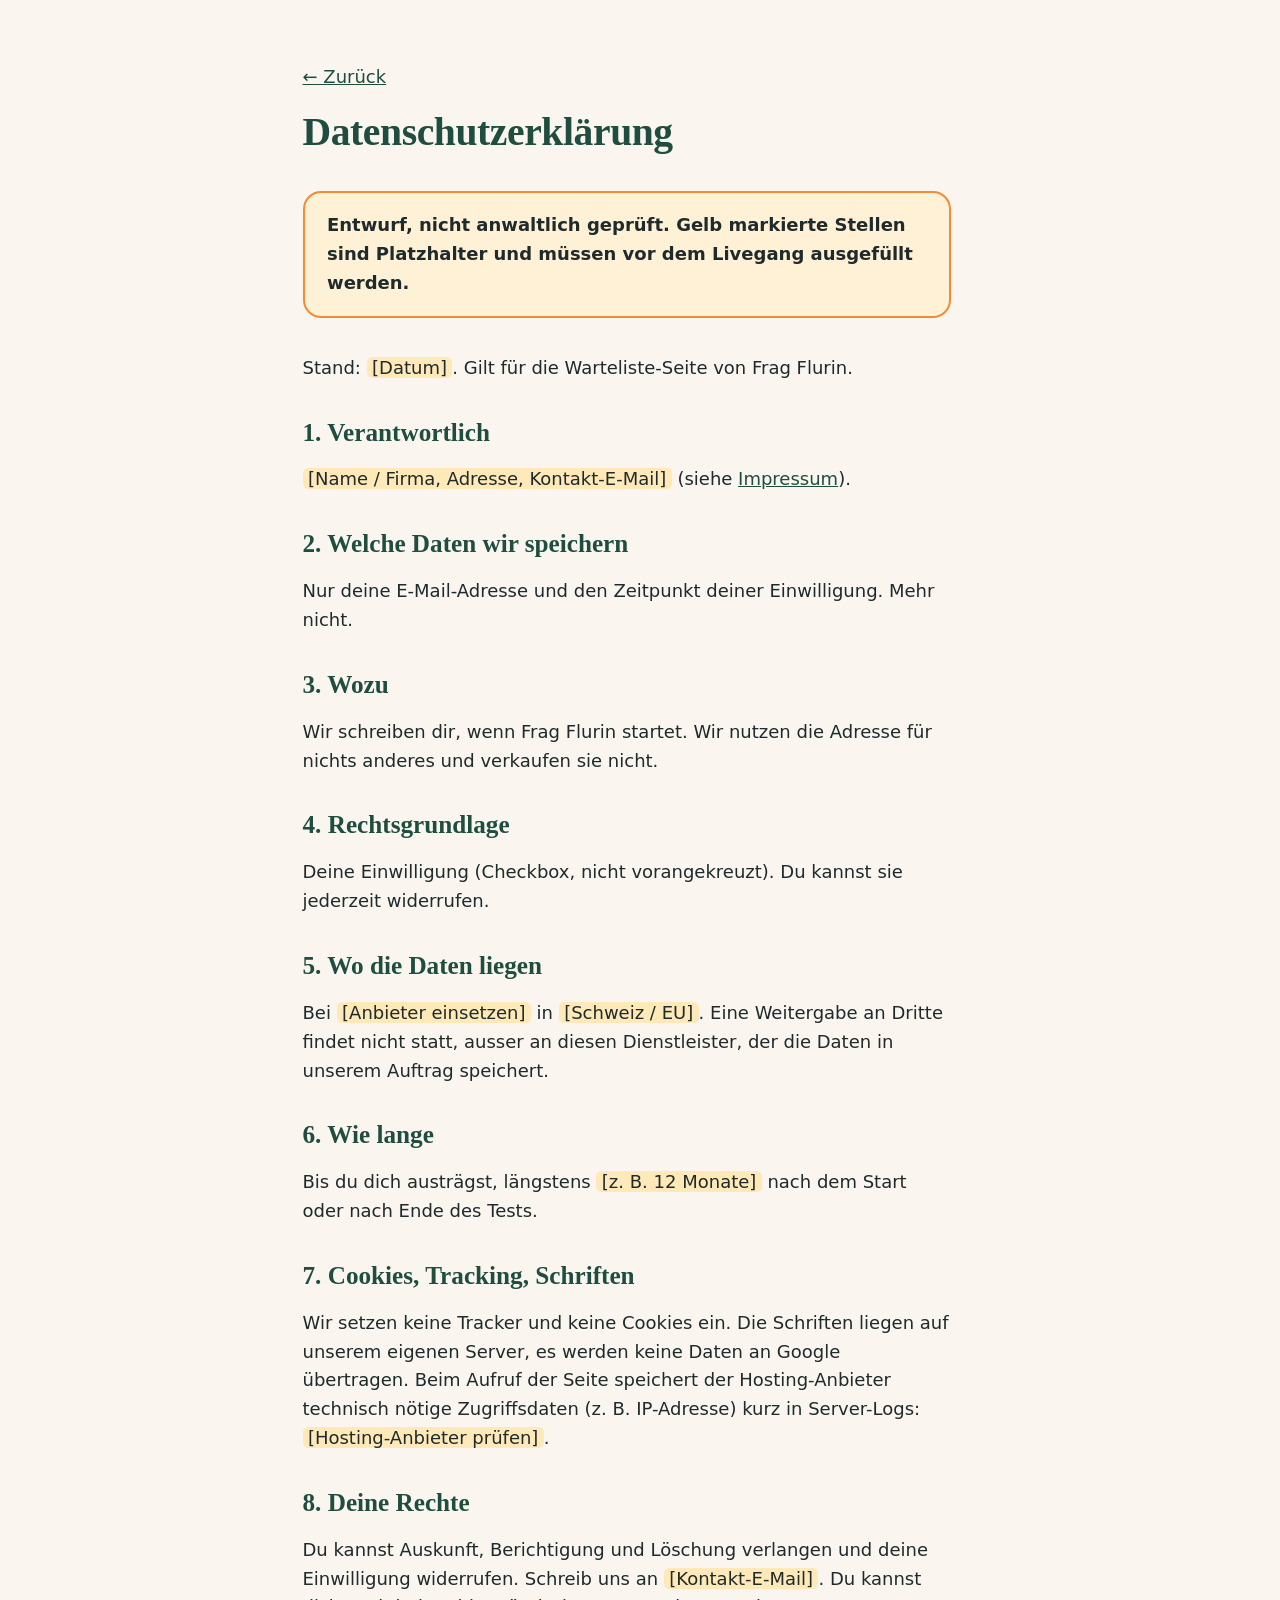
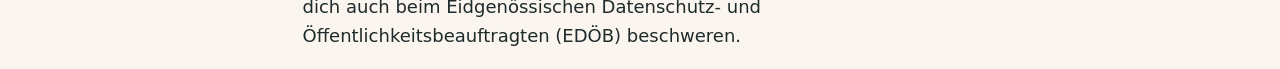
==== datenschutz.html @ 70388edd "Warteliste-Landingpage: Seite, Datenschutz- und Impressum-Entwurf Co-Authored-By: Claude Sonnet 5.5 " ====
<!doctype html>
<html lang="de-CH">
<head>
<meta charset="utf-8">
<meta name="viewport" content="width=device-width,initial-scale=1">
<meta name="robots" content="noindex">
<title>Datenschutzerklärung – Frag Flurin</title>
<link rel="icon" href="favicon.svg" type="image/svg+xml">
<link rel="stylesheet" href="style.css">
</head>
<body>
<main class="wrap text" style="padding-top:2.5rem">
<p><a href="index.html">← Zurück</a></p>
<h1 style="font-size:2.2rem">Datenschutzerklärung</h1>
<p class="entwurf">Entwurf, nicht anwaltlich geprüft. Gelb markierte Stellen sind Platzhalter und müssen vor dem Livegang ausgefüllt werden.</p>
<p>Stand: <span class="platzhalter">[Datum]</span>. Gilt für die Warteliste-Seite von Frag Flurin.</p>
<h2>1. Verantwortlich</h2>
<p><span class="platzhalter">[Name / Firma, Adresse, Kontakt-E-Mail]</span> (siehe <a href="impressum.html">Impressum</a>).</p>
<h2>2. Welche Daten wir speichern</h2>
<p>Nur deine E-Mail-Adresse und den Zeitpunkt deiner Einwilligung. Mehr nicht.</p>
<h2>3. Wozu</h2>
<p>Wir schreiben dir, wenn Frag Flurin startet. Wir nutzen die Adresse für nichts anderes und verkaufen sie nicht.</p>
<h2>4. Rechtsgrundlage</h2>
<p>Deine Einwilligung (Checkbox, nicht vorangekreuzt). Du kannst sie jederzeit widerrufen.</p>
<h2>5. Wo die Daten liegen</h2>
<p>Bei <span class="platzhalter">[Anbieter einsetzen]</span> in <span class="platzhalter">[Schweiz / EU]</span>. Eine Weitergabe an Dritte findet nicht statt, ausser an diesen Dienstleister, der die Daten in unserem Auftrag speichert.</p>
<h2>6. Wie lange</h2>
<p>Bis du dich austrägst, längstens <span class="platzhalter">[z. B. 12 Monate]</span> nach dem Start oder nach Ende des Tests.</p>
<h2>7. Cookies, Tracking, Schriften</h2>
<p>Wir setzen keine Tracker und keine Cookies ein. Die Schriften liegen auf unserem eigenen Server, es werden keine Daten an Google übertragen. Beim Aufruf der Seite speichert der Hosting-Anbieter technisch nötige Zugriffsdaten (z. B. IP-Adresse) kurz in Server-Logs: <span class="platzhalter">[Hosting-Anbieter prüfen]</span>.</p>
<h2>8. Deine Rechte</h2>
<p>Du kannst Auskunft, Berichtigung und Löschung verlangen und deine Einwilligung widerrufen. Schreib uns an <span class="platzhalter">[Kontakt-E-Mail]</span>. Du kannst dich auch beim Eidgenössischen Datenschutz- und Öffentlichkeitsbeauftragten (EDÖB) beschweren.</p>
</main></body></html>
---- style.css ----
@font-face{font-family:"Fraunces";src:url(fonts/fraunces-latin-wght-normal.woff2) format("woff2");font-weight:100 900;font-display:swap}
@font-face{font-family:"Atkinson Hyperlegible";src:url(fonts/atkinson-hyperlegible-latin-400-normal.woff2) format("woff2");font-weight:400;font-display:swap}
@font-face{font-family:"Atkinson Hyperlegible";src:url(fonts/atkinson-hyperlegible-latin-700-normal.woff2) format("woff2");font-weight:700;font-display:swap}

:root{--creme:#FAF6EF;--tanne:#1F4D3F;--orange:#F28C38;--text:#1E2A2B;--linie:#E4DCCB;--weiss:#FFFDF9}
*{box-sizing:border-box}
html{font-size:112.5%;-webkit-text-size-adjust:100%}
body{margin:0;background:var(--creme);color:var(--text);font-family:"Atkinson Hyperlegible",system-ui,sans-serif;line-height:1.6}
h1,h2,h3{font-family:"Fraunces",Georgia,serif;color:var(--tanne);line-height:1.15;margin:0}
a{color:var(--tanne)}
.wrap{max-width:40rem;margin:0 auto;padding:0 1.25rem}
section{padding:3.5rem 0}

.hero{padding-top:3rem}
.marke{font-family:"Fraunces",Georgia,serif;font-weight:700;color:var(--tanne);font-size:1.15rem;margin:0 0 2.5rem}
h1{font-size:clamp(2.2rem,8vw,3.4rem);font-weight:700;letter-spacing:-.01em}
.lead{font-size:1.2rem;margin:1.25rem 0 2rem;max-width:34rem}
.berg{display:block;width:100%;height:auto;margin-top:2.5rem;color:var(--tanne)}

form{background:var(--weiss);border:2px solid var(--linie);border-radius:1.25rem;padding:1.25rem}
label.feld{display:block;font-weight:700;margin-bottom:.4rem}
input[type=email]{width:100%;font:inherit;font-size:1.1rem;padding:.85rem 1rem;border:2px solid var(--tanne);border-radius:.8rem;background:#fff;color:var(--text)}
.einwilligung{display:flex;gap:.7rem;align-items:flex-start;margin:1rem 0;font-size:.95rem}
.einwilligung input{width:1.4rem;height:1.4rem;margin-top:.15rem;flex:none;accent-color:var(--tanne)}
button{font:inherit;font-weight:700;font-size:1.15rem;width:100%;padding:1rem 1.25rem;border:0;border-radius:999px;background:var(--orange);color:var(--text);cursor:pointer}
button:hover{filter:brightness(.96)}
button:disabled{opacity:.6;cursor:wait}
:focus-visible{outline:3px solid var(--tanne);outline-offset:3px}
.meldung{margin:.9rem 0 0;font-weight:700;min-height:1.6rem}
.meldung.fehler{color:#8a2b12}
.meldung.ok{color:var(--tanne)}
.hp{position:absolute;left:-9999px}
.klein{font-size:.9rem;color:#4a5859;margin:.75rem 0 0}

.hell{background:var(--weiss);border-block:1px solid var(--linie)}
h2{font-size:clamp(1.7rem,5.5vw,2.2rem);margin-bottom:1.5rem}
ol.schritte{list-style:none;margin:0;padding:0;display:grid;gap:1rem}
ol.schritte li{background:var(--creme);border:2px solid var(--linie);border-radius:1.25rem;padding:1.25rem 1.25rem 1.25rem 4.25rem;position:relative}
ol.schritte li::before{counter-increment:s;content:counter(s);position:absolute;left:1.1rem;top:1.1rem;width:2.4rem;height:2.4rem;border-radius:50%;background:var(--tanne);color:var(--creme);font-family:"Fraunces",serif;font-weight:700;display:grid;place-items:center;font-size:1.2rem}
ol.schritte{counter-reset:s}
ol.schritte h3{font-size:1.25rem;margin-bottom:.3rem}
ol.schritte p{margin:0}

ul.versprechen{list-style:none;margin:0;padding:0;display:grid;gap:.9rem}
ul.versprechen li{padding-left:2rem;position:relative}
ul.versprechen li::before{content:"";position:absolute;left:.15rem;top:.4rem;width:.8rem;height:.45rem;border-left:3px solid var(--tanne);border-bottom:3px solid var(--tanne);transform:rotate(-45deg)}

footer{padding:2rem 0 3rem;border-top:1px solid var(--linie);font-size:.95rem}
footer .wrap{display:flex;gap:1.25rem;flex-wrap:wrap;justify-content:space-between}
footer nav{display:flex;gap:1.25rem}

.entwurf{background:#FFF1D6;border:2px solid var(--orange);border-radius:1rem;padding:1rem 1.25rem;margin:2rem 0;font-weight:700}
.platzhalter{background:#FFE9B8;padding:0 .3em;border-radius:.3em}
.text h2{font-size:1.4rem;margin:2rem 0 .5rem}
.text p,.text li{max-width:36rem}
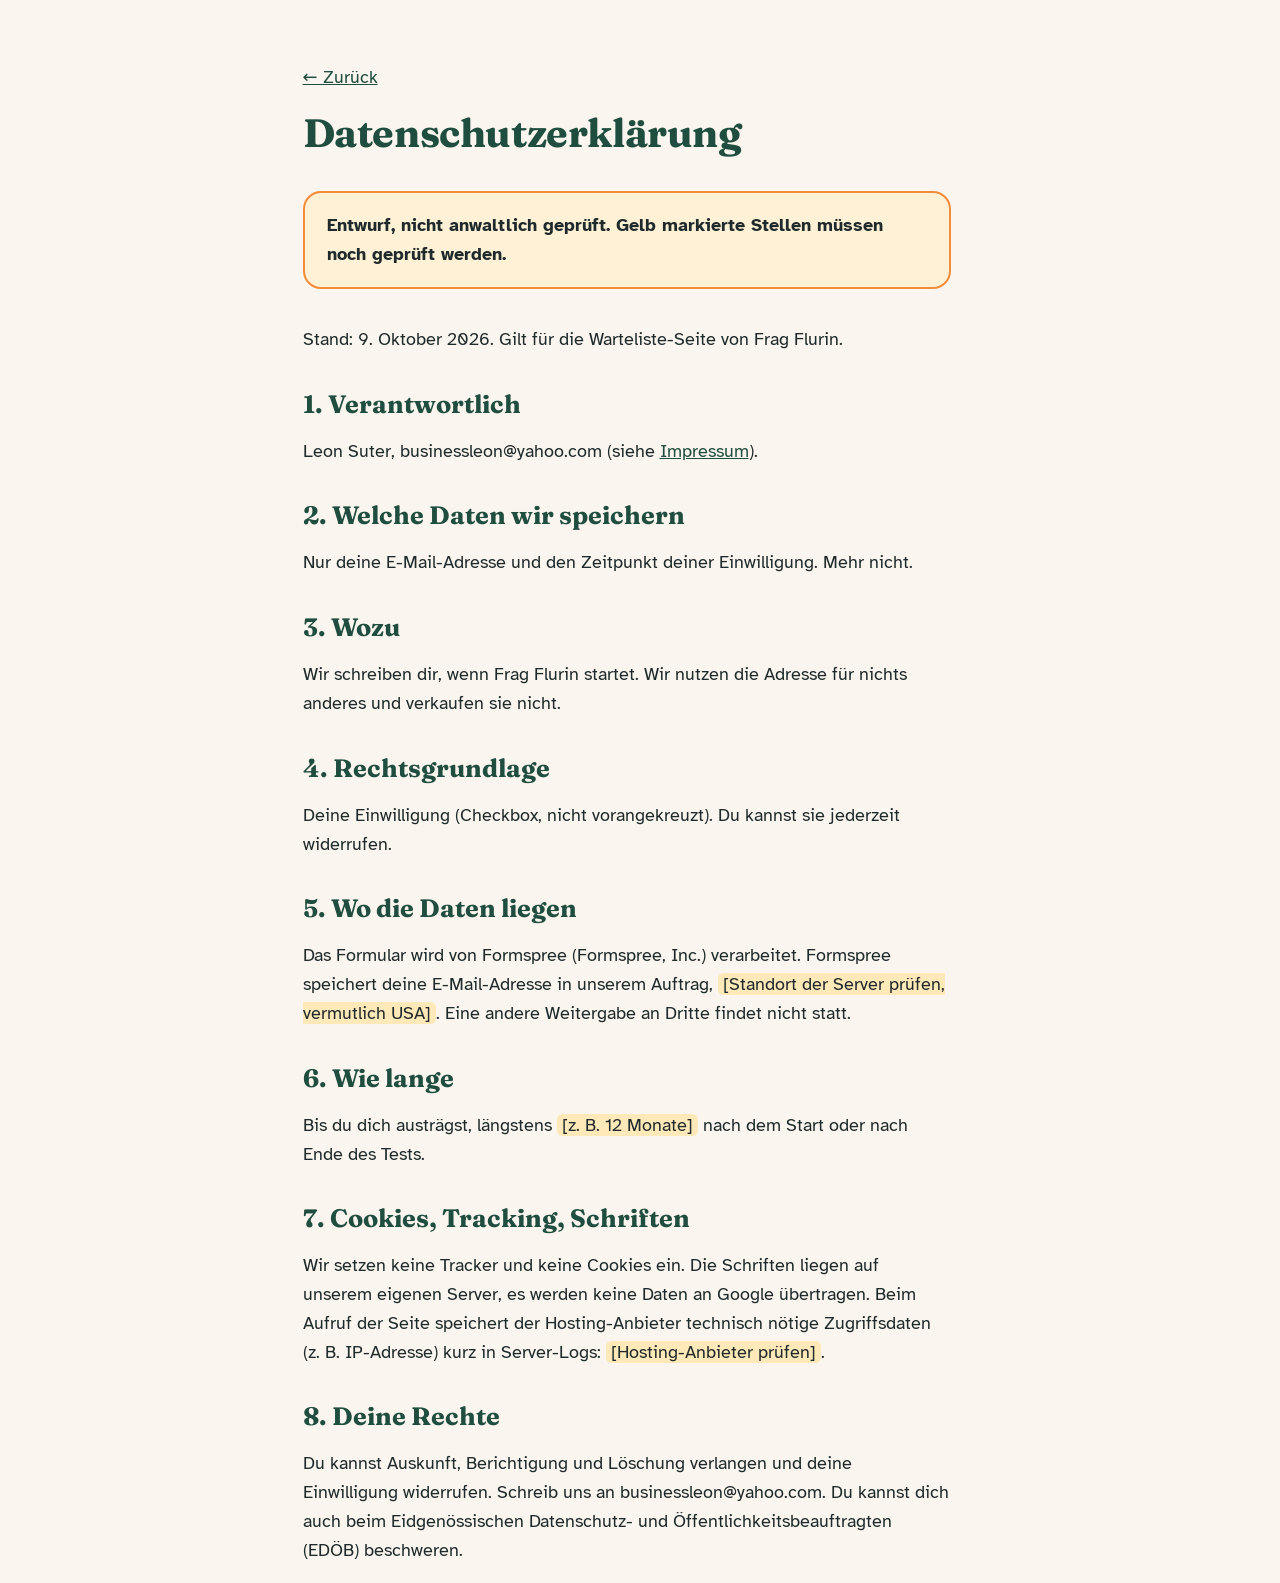
==== commit 68152ef9: "Impressum und Datenschutz: Angaben des Betreibers, Formspree Co-Authored-By: Claude Sonnet 5.5 <nore" ====
--- a/datenschutz.html
+++ b/datenschutz.html
@@ -12,10 +12,10 @@
 <main class="wrap text" style="padding-top:2.5rem">
 <p><a href="index.html">← Zurück</a></p>
 <h1 style="font-size:2.2rem">Datenschutzerklärung</h1>
-<p class="entwurf">Entwurf, nicht anwaltlich geprüft. Gelb markierte Stellen sind Platzhalter und müssen vor dem Livegang ausgefüllt werden.</p>
-<p>Stand: <span class="platzhalter">[Datum]</span>. Gilt für die Warteliste-Seite von Frag Flurin.</p>
+<p class="entwurf">Entwurf, nicht anwaltlich geprüft. Gelb markierte Stellen müssen noch geprüft werden.</p>
+<p>Stand: 9. Oktober 2026. Gilt für die Warteliste-Seite von Frag Flurin.</p>
 <h2>1. Verantwortlich</h2>
-<p><span class="platzhalter">[Name / Firma, Adresse, Kontakt-E-Mail]</span> (siehe <a href="impressum.html">Impressum</a>).</p>
+<p>Leon Suter, businessleon@yahoo.com (siehe <a href="impressum.html">Impressum</a>).</p>
 <h2>2. Welche Daten wir speichern</h2>
 <p>Nur deine E-Mail-Adresse und den Zeitpunkt deiner Einwilligung. Mehr nicht.</p>
 <h2>3. Wozu</h2>
@@ -23,11 +23,11 @@
 <h2>4. Rechtsgrundlage</h2>
 <p>Deine Einwilligung (Checkbox, nicht vorangekreuzt). Du kannst sie jederzeit widerrufen.</p>
 <h2>5. Wo die Daten liegen</h2>
-<p>Bei <span class="platzhalter">[Anbieter einsetzen]</span> in <span class="platzhalter">[Schweiz / EU]</span>. Eine Weitergabe an Dritte findet nicht statt, ausser an diesen Dienstleister, der die Daten in unserem Auftrag speichert.</p>
+<p>Das Formular wird von Formspree (Formspree, Inc.) verarbeitet. Formspree speichert deine E-Mail-Adresse in unserem Auftrag, <span class="platzhalter">[Standort der Server prüfen, vermutlich USA]</span>. Eine andere Weitergabe an Dritte findet nicht statt.</p>
 <h2>6. Wie lange</h2>
 <p>Bis du dich austrägst, längstens <span class="platzhalter">[z. B. 12 Monate]</span> nach dem Start oder nach Ende des Tests.</p>
 <h2>7. Cookies, Tracking, Schriften</h2>
 <p>Wir setzen keine Tracker und keine Cookies ein. Die Schriften liegen auf unserem eigenen Server, es werden keine Daten an Google übertragen. Beim Aufruf der Seite speichert der Hosting-Anbieter technisch nötige Zugriffsdaten (z. B. IP-Adresse) kurz in Server-Logs: <span class="platzhalter">[Hosting-Anbieter prüfen]</span>.</p>
 <h2>8. Deine Rechte</h2>
-<p>Du kannst Auskunft, Berichtigung und Löschung verlangen und deine Einwilligung widerrufen. Schreib uns an <span class="platzhalter">[Kontakt-E-Mail]</span>. Du kannst dich auch beim Eidgenössischen Datenschutz- und Öffentlichkeitsbeauftragten (EDÖB) beschweren.</p>
+<p>Du kannst Auskunft, Berichtigung und Löschung verlangen und deine Einwilligung widerrufen. Schreib uns an businessleon@yahoo.com. Du kannst dich auch beim Eidgenössischen Datenschutz- und Öffentlichkeitsbeauftragten (EDÖB) beschweren.</p>
 </main></body></html>
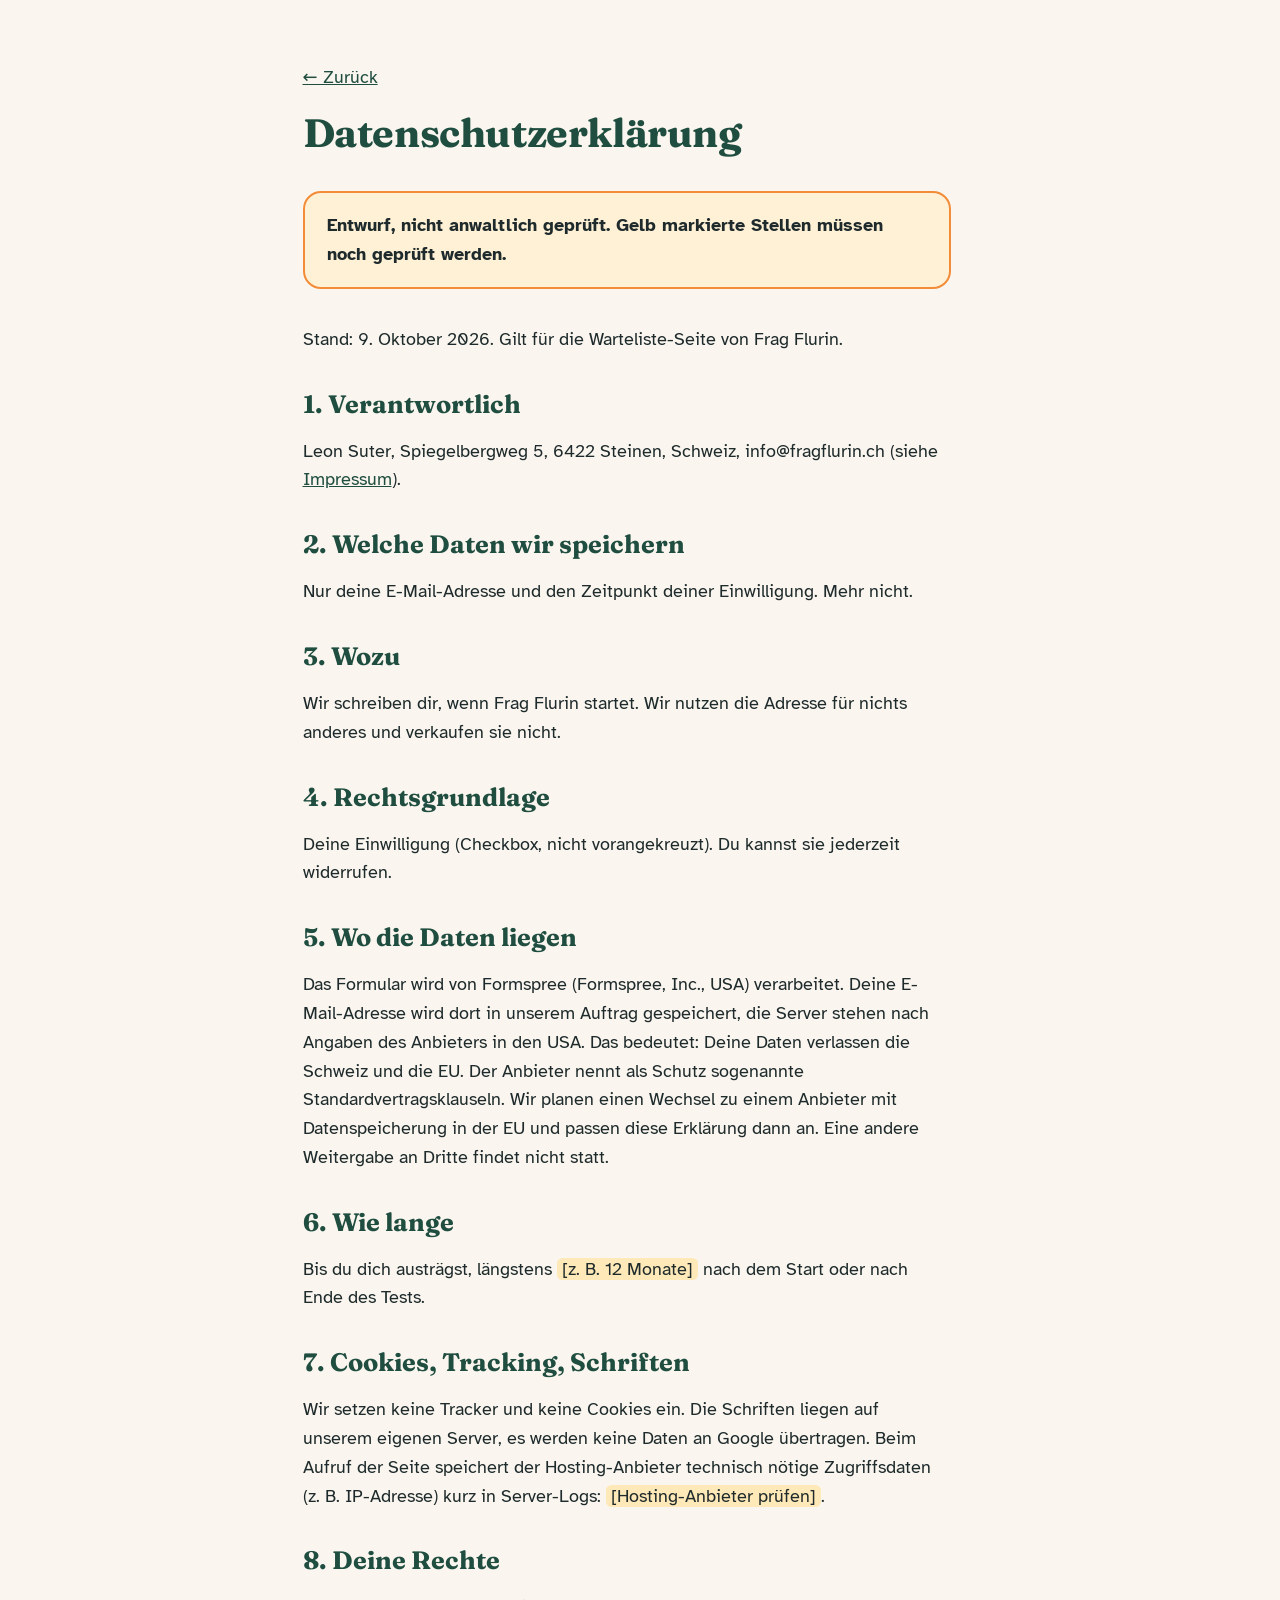
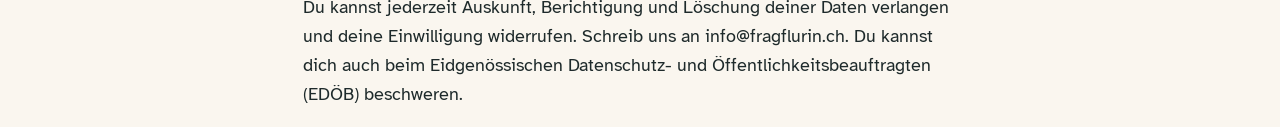
==== commit 1ac25b62: "Kontakt und Adresse eintragen, Speicherort Formspree (USA) ehrlich benennen Co-Authored-By: Claude S" ====
--- a/datenschutz.html
+++ b/datenschutz.html
@@ -15,7 +15,7 @@
 <p class="entwurf">Entwurf, nicht anwaltlich geprüft. Gelb markierte Stellen müssen noch geprüft werden.</p>
 <p>Stand: 9. Oktober 2026. Gilt für die Warteliste-Seite von Frag Flurin.</p>
 <h2>1. Verantwortlich</h2>
-<p>Leon Suter, businessleon@yahoo.com (siehe <a href="impressum.html">Impressum</a>).</p>
+<p>Leon Suter, Spiegelbergweg 5, 6422 Steinen, Schweiz, info@fragflurin.ch (siehe <a href="impressum.html">Impressum</a>).</p>
 <h2>2. Welche Daten wir speichern</h2>
 <p>Nur deine E-Mail-Adresse und den Zeitpunkt deiner Einwilligung. Mehr nicht.</p>
 <h2>3. Wozu</h2>
@@ -23,11 +23,11 @@
 <h2>4. Rechtsgrundlage</h2>
 <p>Deine Einwilligung (Checkbox, nicht vorangekreuzt). Du kannst sie jederzeit widerrufen.</p>
 <h2>5. Wo die Daten liegen</h2>
-<p>Das Formular wird von Formspree (Formspree, Inc.) verarbeitet. Formspree speichert deine E-Mail-Adresse in unserem Auftrag, <span class="platzhalter">[Standort der Server prüfen, vermutlich USA]</span>. Eine andere Weitergabe an Dritte findet nicht statt.</p>
+<p>Das Formular wird von Formspree (Formspree, Inc., USA) verarbeitet. Deine E-Mail-Adresse wird dort in unserem Auftrag gespeichert, die Server stehen nach Angaben des Anbieters in den USA. Das bedeutet: Deine Daten verlassen die Schweiz und die EU. Der Anbieter nennt als Schutz sogenannte Standardvertragsklauseln. Wir planen einen Wechsel zu einem Anbieter mit Datenspeicherung in der EU und passen diese Erklärung dann an. Eine andere Weitergabe an Dritte findet nicht statt.</p>
 <h2>6. Wie lange</h2>
 <p>Bis du dich austrägst, längstens <span class="platzhalter">[z. B. 12 Monate]</span> nach dem Start oder nach Ende des Tests.</p>
 <h2>7. Cookies, Tracking, Schriften</h2>
 <p>Wir setzen keine Tracker und keine Cookies ein. Die Schriften liegen auf unserem eigenen Server, es werden keine Daten an Google übertragen. Beim Aufruf der Seite speichert der Hosting-Anbieter technisch nötige Zugriffsdaten (z. B. IP-Adresse) kurz in Server-Logs: <span class="platzhalter">[Hosting-Anbieter prüfen]</span>.</p>
 <h2>8. Deine Rechte</h2>
-<p>Du kannst Auskunft, Berichtigung und Löschung verlangen und deine Einwilligung widerrufen. Schreib uns an businessleon@yahoo.com. Du kannst dich auch beim Eidgenössischen Datenschutz- und Öffentlichkeitsbeauftragten (EDÖB) beschweren.</p>
+<p>Du kannst jederzeit Auskunft, Berichtigung und Löschung deiner Daten verlangen und deine Einwilligung widerrufen. Schreib uns an info@fragflurin.ch. Du kannst dich auch beim Eidgenössischen Datenschutz- und Öffentlichkeitsbeauftragten (EDÖB) beschweren.</p>
 </main></body></html>
--- a/style.css
+++ b/style.css
@@ -53,3 +53,18 @@
 .platzhalter{background:#FFE9B8;padding:0 .3em;border-radius:.3em}
 .text h2{font-size:1.4rem;margin:2rem 0 .5rem}
 .text p,.text li{max-width:36rem}
+
+.lead2{font-size:1.05rem;max-width:34rem;margin:-1rem 0 2rem;color:#3a4849}
+.intro{margin:0 0 1.25rem;max-width:36rem}
+ul.zitate{list-style:none;margin:0 0 1.5rem;padding:0;display:grid;gap:.6rem}
+ul.zitate li{border-left:4px solid var(--tanne);padding:.4rem 0 .4rem 1rem;font-family:"Fraunces",Georgia,serif;font-size:1.15rem;color:var(--tanne)}
+.karten{display:grid;gap:1rem}
+.karten div{background:var(--creme);border:2px solid var(--linie);border-radius:1.25rem;padding:1.1rem 1.25rem}
+section:not(.hell) .karten div{background:var(--weiss)}
+.karten h3{font-size:1.2rem;margin-bottom:.3rem}
+.karten p{margin:0}
+@media(min-width:34rem){.karten{grid-template-columns:1fr 1fr}}
+ul.versprechen.nein li::before{border:0;transform:none;width:auto;height:auto;content:"\00d7";top:-.1rem;left:.1rem;font-size:1.5rem;line-height:1.3;color:var(--tanne)}
+details{background:var(--weiss);border:2px solid var(--linie);border-radius:1rem;padding:.9rem 1.1rem;margin-bottom:.75rem}
+summary{cursor:pointer;font-weight:700;color:var(--tanne)}
+details p{margin:.7rem 0 0}
